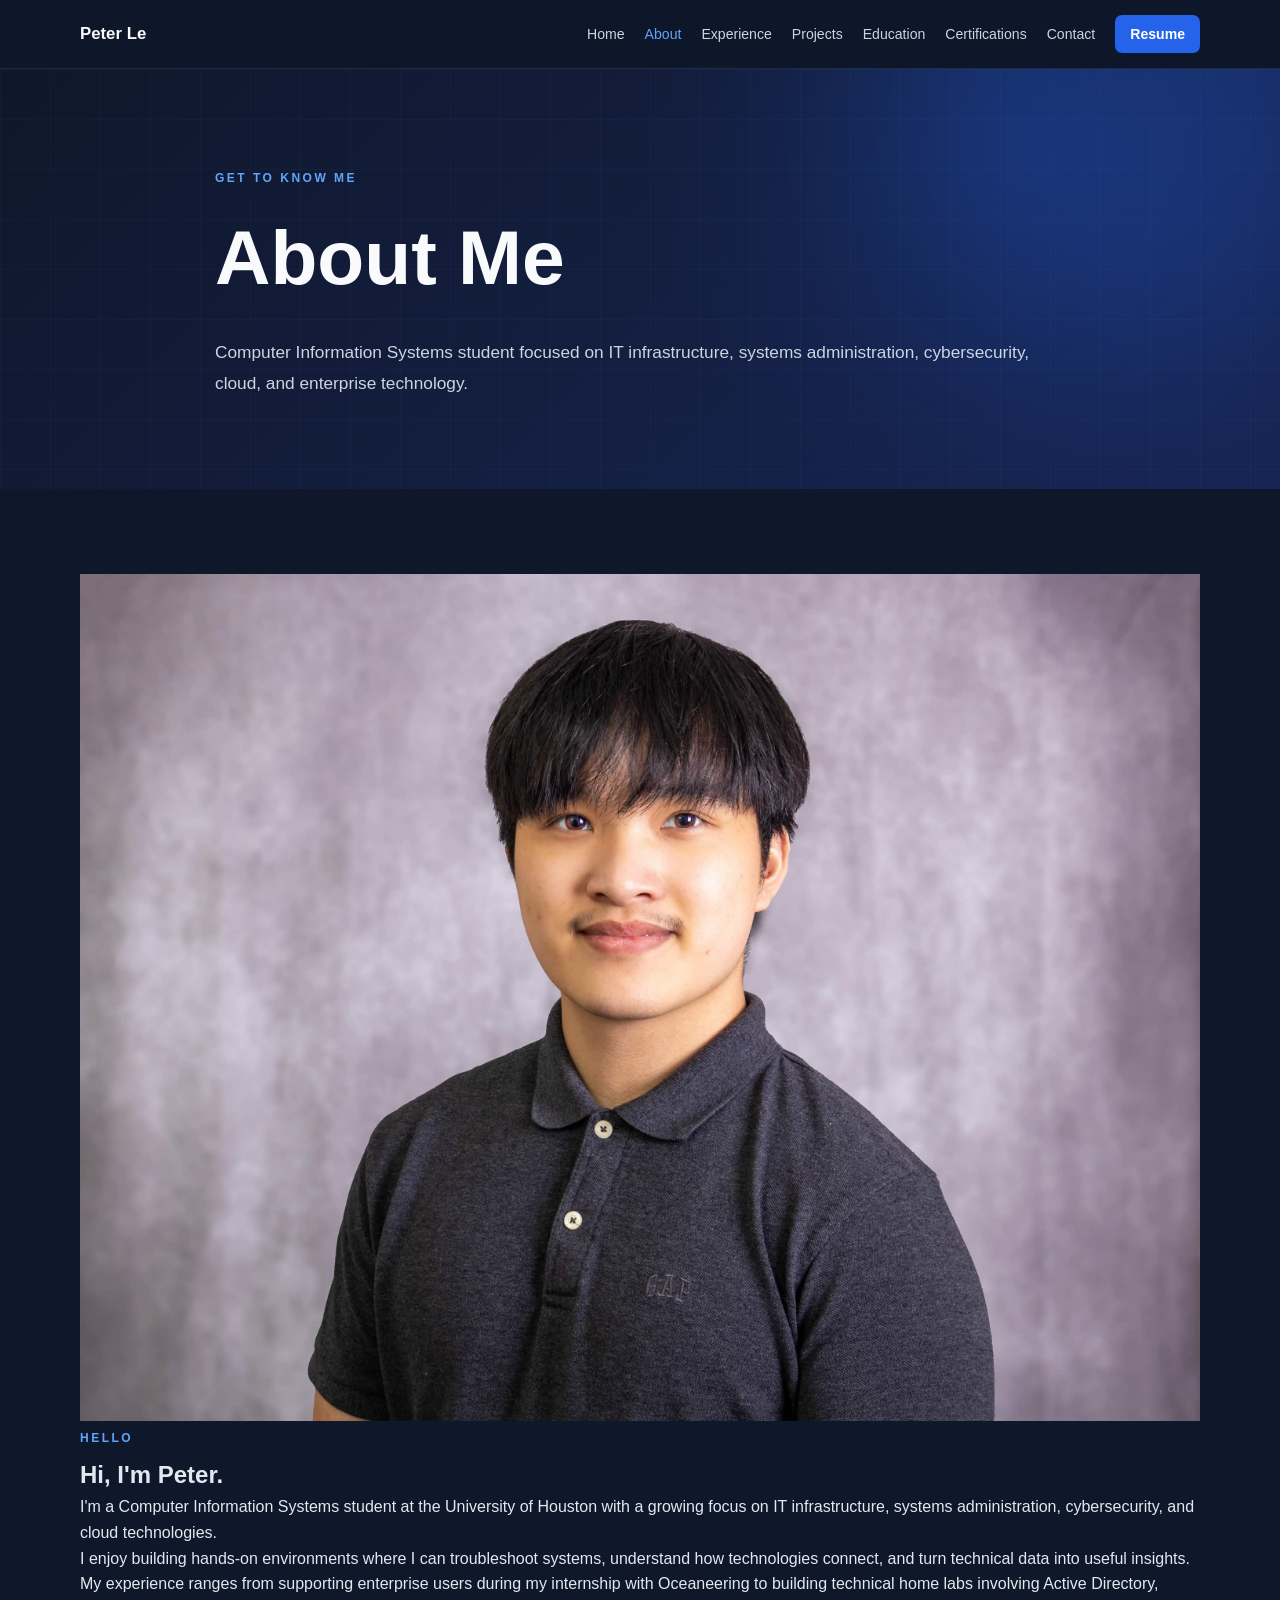
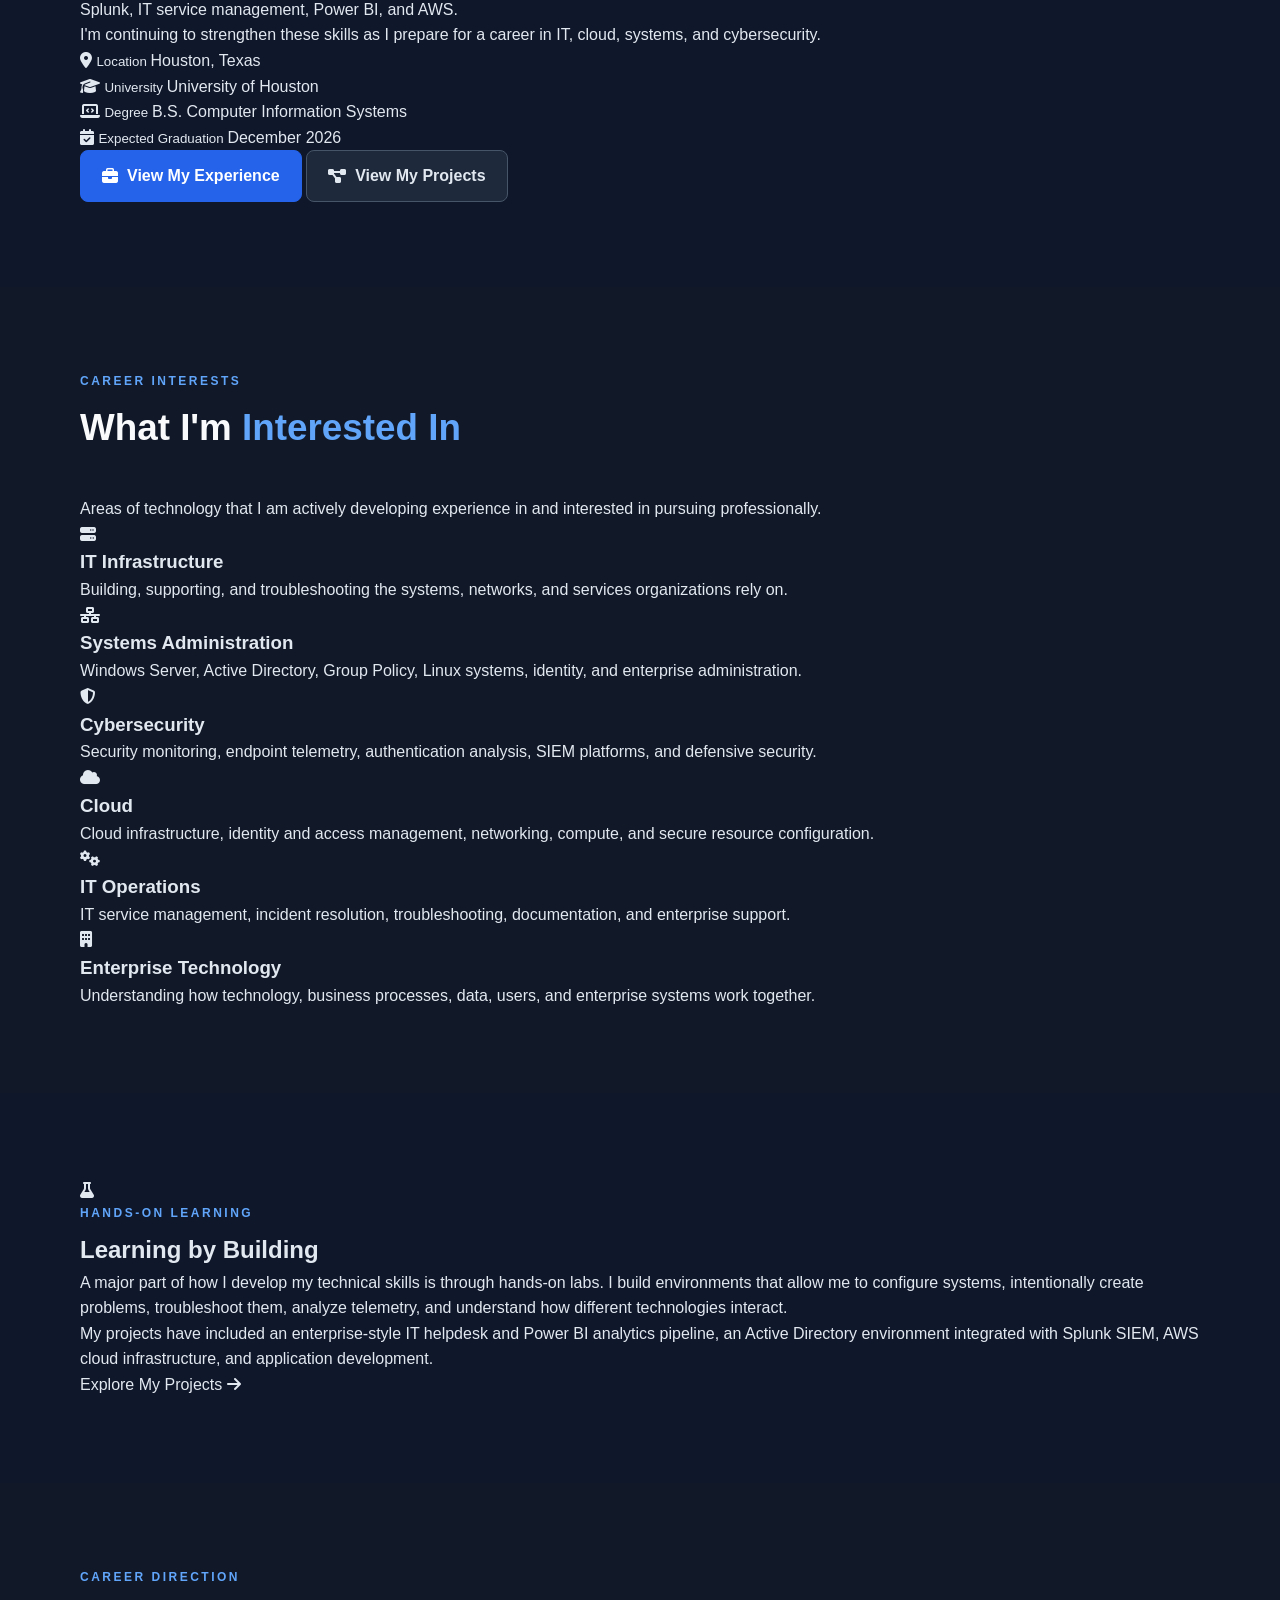
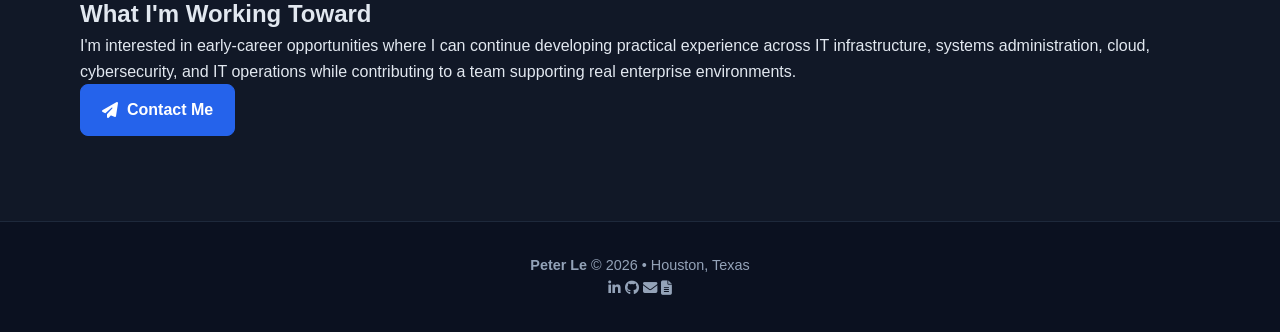
==== about.html @ ad939dd7 "Add About page with personal information and interests This file contains the HTML structure for the" ====
<!DOCTYPE html>
<html lang="en">

<head>
  <meta charset="UTF-8" />

  <meta
    name="viewport"
    content="width=device-width, initial-scale=1.0"
  />

  <title>About | Peter Le</title>

  <link rel="stylesheet" href="style.css" />

  <link
    rel="stylesheet"
    href="https://cdnjs.cloudflare.com/ajax/libs/font-awesome/6.5.2/css/all.min.css"
  />
</head>

<body>

  <!-- =========================
       NAVIGATION
  ========================== -->

  <nav>

    <div class="container nav-container">

      <a class="nav-name" href="index.html">
        Peter Le
      </a>

      <div class="nav-links">

        <a href="index.html">
          Home
        </a>

        <a
          class="active"
          href="about.html"
        >
          About
        </a>

        <a href="experience.html">
          Experience
        </a>

        <a href="projects.html">
          Projects
        </a>

        <a href="education.html">
          Education
        </a>

        <a href="certifications.html">
          Certifications
        </a>

        <a href="contact.html">
          Contact
        </a>

        <a
          class="nav-resume"
          href="Peter-Le-Resume.pdf"
          target="_blank"
          rel="noopener noreferrer"
        >
          Resume
        </a>

      </div>

    </div>

  </nav>


  <!-- =========================
       PAGE HEADER
  ========================== -->

  <header class="page-header">

    <div class="page-header-grid"></div>

    <div class="hero-blob blob-one"></div>

    <div class="container page-header-content">

      <p class="section-label">
        GET TO KNOW ME
      </p>

      <h1>
        About Me
      </h1>

      <p>
        Computer Information Systems student focused on
        IT infrastructure, systems administration,
        cybersecurity, cloud, and enterprise technology.
      </p>

    </div>

  </header>


  <main>


    <!-- =========================
         ABOUT INTRODUCTION
    ========================== -->

    <section>

      <div class="container">

        <div class="about-profile-card reveal">


          <!-- PHOTO -->

          <div class="about-photo-side">

            <div class="about-photo-wrapper">

              <img
                src="profile.jpg"
                alt="Peter Le"
                class="about-photo"
              />

            </div>

          </div>


          <!-- ABOUT TEXT -->

          <div class="about-profile-content">

            <p class="section-label">
              HELLO
            </p>

            <h2>
              Hi, I'm <span>Peter.</span>
            </h2>

            <p>
              I'm a Computer Information Systems student at the
              University of Houston with a growing focus on IT
              infrastructure, systems administration, cybersecurity,
              and cloud technologies.
            </p>

            <p>
              I enjoy building hands-on environments where I can
              troubleshoot systems, understand how technologies
              connect, and turn technical data into useful insights.
            </p>

            <p>
              My experience ranges from supporting enterprise users
              during my internship with Oceaneering to building
              technical home labs involving Active Directory,
              Splunk, IT service management, Power BI, and AWS.
            </p>

            <p>
              I'm continuing to strengthen these skills as I prepare
              for a career in IT, cloud, systems, and cybersecurity.
            </p>


            <!-- QUICK DETAILS -->

            <div class="about-details">

              <div>

                <i class="fa-solid fa-location-dot"></i>

                <span>

                  <small>
                    Location
                  </small>

                  Houston, Texas

                </span>

              </div>


              <div>

                <i class="fa-solid fa-graduation-cap"></i>

                <span>

                  <small>
                    University
                  </small>

                  University of Houston

                </span>

              </div>


              <div>

                <i class="fa-solid fa-laptop-code"></i>

                <span>

                  <small>
                    Degree
                  </small>

                  B.S. Computer Information Systems

                </span>

              </div>


              <div>

                <i class="fa-solid fa-calendar-check"></i>

                <span>

                  <small>
                    Expected Graduation
                  </small>

                  December 2026

                </span>

              </div>

            </div>


            <!-- BUTTONS -->

            <div class="about-buttons">

              <a
                href="experience.html"
                class="button primary-button"
              >

                <i class="fa-solid fa-briefcase"></i>

                View My Experience

              </a>


              <a
                href="projects.html"
                class="button secondary-button"
              >

                <i class="fa-solid fa-diagram-project"></i>

                View My Projects

              </a>

            </div>

          </div>


        </div>

      </div>

    </section>


    <!-- =========================
         CAREER INTERESTS
    ========================== -->

    <section class="alternate-section">

      <div class="container">

        <div class="reveal">

          <p class="section-label">
            CAREER INTERESTS
          </p>

          <h2 class="section-title">
            What I'm <span>Interested In</span>
          </h2>

          <p class="section-intro">
            Areas of technology that I am actively developing
            experience in and interested in pursuing professionally.
          </p>

        </div>


        <div class="about-interests-grid">


          <!-- IT INFRASTRUCTURE -->

          <article class="about-interest-card reveal">

            <div class="about-interest-icon">

              <i class="fa-solid fa-server"></i>

            </div>

            <h3>
              IT Infrastructure
            </h3>

            <p>
              Building, supporting, and troubleshooting the systems,
              networks, and services organizations rely on.
            </p>

          </article>


          <!-- SYSTEMS ADMINISTRATION -->

          <article class="about-interest-card reveal">

            <div class="about-interest-icon">

              <i class="fa-solid fa-network-wired"></i>

            </div>

            <h3>
              Systems Administration
            </h3>

            <p>
              Windows Server, Active Directory, Group Policy,
              Linux systems, identity, and enterprise administration.
            </p>

          </article>


          <!-- CYBERSECURITY -->

          <article class="about-interest-card reveal">

            <div class="about-interest-icon">

              <i class="fa-solid fa-shield-halved"></i>

            </div>

            <h3>
              Cybersecurity
            </h3>

            <p>
              Security monitoring, endpoint telemetry, authentication
              analysis, SIEM platforms, and defensive security.
            </p>

          </article>


          <!-- CLOUD -->

          <article class="about-interest-card reveal">

            <div class="about-interest-icon">

              <i class="fa-solid fa-cloud"></i>

            </div>

            <h3>
              Cloud
            </h3>

            <p>
              Cloud infrastructure, identity and access management,
              networking, compute, and secure resource configuration.
            </p>

          </article>


          <!-- IT OPERATIONS -->

          <article class="about-interest-card reveal">

            <div class="about-interest-icon">

              <i class="fa-solid fa-gears"></i>

            </div>

            <h3>
              IT Operations
            </h3>

            <p>
              IT service management, incident resolution,
              troubleshooting, documentation, and enterprise support.
            </p>

          </article>


          <!-- ENTERPRISE TECHNOLOGY -->

          <article class="about-interest-card reveal">

            <div class="about-interest-icon">

              <i class="fa-solid fa-building"></i>

            </div>

            <h3>
              Enterprise Technology
            </h3>

            <p>
              Understanding how technology, business processes,
              data, users, and enterprise systems work together.
            </p>

          </article>


        </div>

      </div>

    </section>


    <!-- =========================
         HANDS-ON LEARNING
    ========================== -->

    <section>

      <div class="container">

        <div class="about-learning reveal">


          <div class="about-learning-icon">

            <i class="fa-solid fa-flask"></i>

          </div>


          <div class="about-learning-content">

            <p class="section-label">
              HANDS-ON LEARNING
            </p>

            <h2>
              Learning by Building
            </h2>

            <p>
              A major part of how I develop my technical skills is
              through hands-on labs. I build environments that allow
              me to configure systems, intentionally create problems,
              troubleshoot them, analyze telemetry, and understand
              how different technologies interact.
            </p>

            <p>
              My projects have included an enterprise-style IT
              helpdesk and Power BI analytics pipeline, an Active
              Directory environment integrated with Splunk SIEM,
              AWS cloud infrastructure, and application development.
            </p>


            <a
              href="projects.html"
              class="about-text-link"
            >

              Explore My Projects

              <i class="fa-solid fa-arrow-right"></i>

            </a>

          </div>


        </div>

      </div>

    </section>


    <!-- =========================
         CAREER DIRECTION
    ========================== -->

    <section class="alternate-section">

      <div class="container">

        <div class="about-career-card reveal">


          <div>

            <p class="section-label">
              CAREER DIRECTION
            </p>

            <h2>
              What I'm Working Toward
            </h2>

            <p>
              I'm interested in early-career opportunities where I
              can continue developing practical experience across
              IT infrastructure, systems administration, cloud,
              cybersecurity, and IT operations while contributing
              to a team supporting real enterprise environments.
            </p>

          </div>


          <a
            href="contact.html"
            class="button primary-button"
          >

            <i class="fa-solid fa-paper-plane"></i>

            Contact Me

          </a>


        </div>

      </div>

    </section>


  </main>


  <!-- =========================
       FOOTER
  ========================== -->

  <footer class="site-footer">

    <div class="container footer-content">


      <div class="footer-info">

        <strong>
          Peter Le
        </strong>

        <span>
          © 2026 • Houston, Texas
        </span>

      </div>


      <div class="footer-links">


        <!-- LINKEDIN -->

        <a
          href="https://www.linkedin.com/in/leptr"
          target="_blank"
          rel="noopener noreferrer"
          aria-label="Peter Le on LinkedIn"
          title="LinkedIn"
        >

          <i class="fa-brands fa-linkedin-in"></i>

        </a>


        <!-- GITHUB -->

        <a
          href="https://github.com/ptrxle"
          target="_blank"
          rel="noopener noreferrer"
          aria-label="Peter Le on GitHub"
          title="GitHub"
        >

          <i class="fa-brands fa-github"></i>

        </a>


        <!-- EMAIL -->

        <a
          href="mailto:lepeter2022@gmail.com"
          aria-label="Email Peter Le"
          title="Email"
        >

          <i class="fa-solid fa-envelope"></i>

        </a>


        <!-- RESUME -->

        <a
          href="Peter-Le-Resume.pdf"
          target="_blank"
          rel="noopener noreferrer"
          aria-label="View Peter Le's resume"
          title="Resume"
        >

          <i class="fa-solid fa-file-lines"></i>

        </a>


      </div>


    </div>

  </footer>


  <script src="script.js"></script>

</body>

</html>
---- style.css ----
/* =========================
   RESET
========================= */

* {
  box-sizing: border-box;
  margin: 0;
  padding: 0;
}

html {
  scroll-behavior: smooth;
}

body {
  font-family: Arial, Helvetica, sans-serif;
  line-height: 1.6;
  background: #0f172a;
  color: #e2e8f0;
  overflow-x: hidden;
}

a {
  color: inherit;
  text-decoration: none;
}

img {
  max-width: 100%;
}

.container {
  width: min(1120px, 90%);
  margin: 0 auto;
}


/* =========================
   NAVIGATION
========================= */

nav {
  position: sticky;
  top: 0;
  z-index: 1000;

  background: rgba(15, 23, 42, 0.9);

  border-bottom: 1px solid rgba(148, 163, 184, 0.15);

  backdrop-filter: blur(15px);
  -webkit-backdrop-filter: blur(15px);
}

.nav-container {
  min-height: 68px;

  display: flex;

  align-items: center;

  justify-content: space-between;

  gap: 30px;
}

.nav-name {
  color: #f8fafc;

  font-weight: 800;

  font-size: 1.05rem;
}

.nav-links {
  display: flex;

  align-items: center;

  justify-content: flex-end;

  flex-wrap: wrap;

  gap: 20px;
}

.nav-links a {
  position: relative;

  color: #cbd5e1;

  font-size: 0.88rem;

  transition: color 0.2s ease;
}

.nav-links a:hover,
.nav-links .active {
  color: #60a5fa;
}

.nav-links a:not(.nav-resume)::after {
  content: "";

  position: absolute;

  left: 0;

  bottom: -6px;

  width: 0;

  height: 2px;

  background: #60a5fa;

  transition: width 0.25s ease;
}

.nav-links a:hover::after,
.nav-links .active::after {
  width: 100%;
}

.nav-links .nav-resume {
  padding: 8px 15px;

  border-radius: 7px;

  background: #2563eb;

  color: #ffffff;

  font-weight: 700;
}

.nav-links .nav-resume:hover {
  background: #3b82f6;

  color: #ffffff;
}


/* =========================
   HERO
========================= */

.hero {
  position: relative;

  min-height: 74vh;

  display: flex;

  align-items: center;

  padding: 90px 0;

  overflow: hidden;

  background:
    radial-gradient(
      circle at 80% 20%,
      rgba(37, 99, 235, 0.18),
      transparent 35%
    ),
    linear-gradient(
      135deg,
      #0f172a 0%,
      #111827 45%,
      #172554 100%
    );
}

.hero-grid,
.page-header-grid {
  position: absolute;

  inset: 0;

  background-image:
    linear-gradient(
      rgba(96, 165, 250, 0.035) 1px,
      transparent 1px
    ),
    linear-gradient(
      90deg,
      rgba(96, 165, 250, 0.035) 1px,
      transparent 1px
    );

  background-size: 50px 50px;

  animation: moveGrid 20s linear infinite;

  pointer-events: none;
}

@keyframes moveGrid {
  from {
    transform: translate(0, 0);
  }

  to {
    transform: translate(50px, 50px);
  }
}


/* =========================
   BACKGROUND BLOBS
========================= */

.hero-blob {
  position: absolute;

  border-radius: 50%;

  filter: blur(90px);

  pointer-events: none;

  opacity: 0.2;
}

.blob-one {
  width: 480px;
  height: 480px;

  background: #2563eb;

  top: -200px;
  right: -100px;

  animation: blobOne 13s ease-in-out infinite alternate;
}

.blob-two {
  width: 400px;
  height: 400px;

  background: #38bdf8;

  bottom: -220px;
  left: -120px;

  animation: blobTwo 16s ease-in-out infinite alternate;
}

.blob-three {
  width: 280px;
  height: 280px;

  background: #4f46e5;

  top: 40%;
  left: 45%;

  opacity: 0.1;

  animation: blobThree 18s ease-in-out infinite alternate;
}

@keyframes blobOne {
  from {
    transform: translate(0, 0) scale(1);
  }

  to {
    transform: translate(-90px, 120px) scale(1.15);
  }
}

@keyframes blobTwo {
  from {
    transform: translate(0, 0) scale(1);
  }

  to {
    transform: translate(130px, -110px) scale(1.1);
  }
}

@keyframes blobThree {
  from {
    transform: translate(0, 0);
  }

  to {
    transform: translate(80px, -70px) scale(1.3);
  }
}


/* =========================
   HERO CONTENT
========================= */

.hero-content {
  position: relative;

  z-index: 5;

  display: grid;

  grid-template-columns: 1.5fr 1fr;

  align-items: center;

  gap: 70px;
}

.hero-label {
  margin-bottom: 15px;

  color: #60a5fa;

  font-size: 0.78rem;

  font-weight: 800;

  letter-spacing: 3px;
}

.hero h1 {
  color: #f8fafc;

  font-size: clamp(3.5rem, 7vw, 5.8rem);

  line-height: 1;

  margin-bottom: 18px;
}

.hero h2 {
  color: #60a5fa;

  font-size: 1.4rem;

  margin-bottom: 18px;
}

.hero-description {
  max-width: 700px;

  color: #cbd5e1;

  font-size: 1.05rem;

  line-height: 1.75;
}

.hero-credentials {
  margin-top: 22px;

  display: flex;

  flex-wrap: wrap;

  gap: 15px;
}

.hero-credentials span {
  display: inline-flex;

  align-items: center;

  gap: 7px;

  color: #93c5fd;

  font-size: 0.9rem;

  font-weight: 700;
}


/* =========================
   PROFILE PHOTO
========================= */

.profile-photo-glow {
  width: fit-content;

  margin: 0 auto;

  padding: 5px;

  border-radius: 50%;

  background: linear-gradient(
    135deg,
    #60a5fa,
    #2563eb,
    #38bdf8
  );

  box-shadow:
    0 0 40px rgba(37, 99, 235, 0.22),
    0 20px 60px rgba(0, 0, 0, 0.35);

  animation: photoGlow 4s ease-in-out infinite alternate;
}

.profile-photo {
  display: block;

  width: 280px;
  height: 280px;

  object-fit: cover;

  border: 5px solid #0f172a;

  border-radius: 50%;
}

@keyframes photoGlow {
  from {
    box-shadow:
      0 0 30px rgba(37, 99, 235, 0.18),
      0 20px 60px rgba(0, 0, 0, 0.35);
  }

  to {
    box-shadow:
      0 0 65px rgba(56, 189, 248, 0.35),
      0 20px 60px rgba(0, 0, 0, 0.35);
  }
}


/* =========================
   BUTTONS
========================= */

.button-row {
  display: flex;

  flex-wrap: wrap;

  gap: 12px;

  margin-top: 30px;
}

.button {
  display: inline-flex;

  align-items: center;

  justify-content: center;

  gap: 9px;

  padding: 12px 21px;

  border-radius: 8px;

  font-weight: 700;

  transition:
    transform 0.22s ease,
    background 0.22s ease,
    border-color 0.22s ease,
    box-shadow 0.22s ease;
}

.primary-button {
  background: #2563eb;

  border: 1px solid #2563eb;

  color: #ffffff;
}

.primary-button:hover {
  background: #3b82f6;

  border-color: #3b82f6;

  transform: translateY(-3px);

  box-shadow: 0 12px 28px rgba(37, 99, 235, 0.28);
}

.secondary-button {
  background: #1e293b;

  border: 1px solid #475569;

  color: #e2e8f0;
}

.secondary-button:hover {
  background: #334155;

  border-color: #64748b;

  transform: translateY(-3px);

  box-shadow: 0 10px 25px rgba(0, 0, 0, 0.22);
}


/* =========================
   PAGE HEADER
========================= */

.page-header {
  position: relative;

  overflow: hidden;

  padding: 100px 0 90px;

  background:
    radial-gradient(
      circle at 80% 20%,
      rgba(37, 99, 235, 0.16),
      transparent 35%
    ),
    linear-gradient(
      135deg,
      #0f172a,
      #172554
    );
}

.page-header-content {
  position: relative;

  z-index: 5;

  max-width: 850px;
}

.page-header h1 {
  margin-bottom: 18px;

  color: #f8fafc;

  font-size: clamp(3rem, 6vw, 4.8rem);
}

.page-header p:not(.section-label) {
  color: #cbd5e1;

  font-size: 1.08rem;

  line-height: 1.8;
}


/* =========================
   SECTIONS
========================= */

section {
  padding: 85px 0;
}

.alternate-section {
  background: #111827;
}

.section-label {
  margin-bottom: 8px;

  color: #60a5fa;

  font-size: 0.75rem;

  font-weight: 800;

  letter-spacing: 2.5px;
}

.section-title {
  margin-bottom: 38px;

  color: #f8fafc;

  font-size: 2.3rem;
}

.section-title span {
  color: #60a5fa;
}

.section-title.no-bottom {
  margin-bottom: 0;
}

.section-heading-row {
  display: flex;

  justify-content: space-between;

  align-items: flex-end;

  gap: 30px;

  margin-bottom: 38px;
}

.text-link {
  display: inline-flex;

  align-items: center;

  gap: 9px;

  color: #60a5fa;

  font-weight: 700;

  transition: gap 0.2s ease;
}

.text-link:hover {
  gap: 13px;
}


/* =========================
   REVEAL
========================= */

.reveal {
  opacity: 0;

  transform: translateY(30px);

  transition:
    opacity 0.7s ease,
    transform 0.7s ease;
}

.reveal.active {
  opacity: 1;

  transform: translateY(0);
}


/* =========================
   SUMMARY
========================= */

.summary-layout {
  display: grid;

  grid-template-columns: 1.7fr 1fr;

  gap: 70px;
}

.summary-text p {
  color: #cbd5e1;

  font-size: 1.05rem;

  line-height: 1.8;
}

.summary-text p + p {
  margin-top: 18px;
}

.summary-actions {
  display: flex;

  flex-direction: column;

  align-items: flex-start;

  gap: 18px;
}


/* =========================
   HIGHLIGHTS
========================= */

.highlight-grid {
  display: grid;

  grid-template-columns: repeat(4, minmax(0, 1fr));

  gap: 20px;
}

.info-card,
.highlight-link-card {
  padding: 25px;

  background: #1e293b;

  border: 1px solid #334155;

  border-radius: 14px;
}

.info-card h3,
.highlight-link-card h3 {
  color: #f8fafc;

  margin-bottom: 9px;

  font-size: 1.05rem;
}

.info-card p,
.highlight-link-card p {
  color: #cbd5e1;

  font-size: 0.94rem;
}

.highlight-link-card {
  transition:
    transform 0.3s ease,
    border-color 0.3s ease,
    box-shadow 0.3s ease;
}

.highlight-link-card:hover {
  transform: translateY(-5px);

  border-color: #60a5fa;

  box-shadow:
    0 15px 35px rgba(0, 0, 0, 0.2);
}

.highlight-link-card > span {
  display: inline-flex;

  align-items: center;

  gap: 8px;

  margin-top: 18px;

  color: #60a5fa;

  font-size: 0.85rem;

  font-weight: 700;
}

.card-icon,
.skill-icon {
  width: 45px;
  height: 45px;

  margin-bottom: 16px;

  display: flex;

  align-items: center;

  justify-content: center;

  border-radius: 10px;

  background: rgba(37, 99, 235, 0.12);

  color: #60a5fa;

  font-size: 1.1rem;
}


/* =========================
   PROJECTS
========================= */

.featured-project-grid,
.projects-grid {
  display: grid;

  grid-template-columns: repeat(2, minmax(0, 1fr));

  gap: 25px;
}

.project-card {
  min-width: 0;

  overflow: hidden;

  display: flex;

  flex-direction: column;

  background: #1e293b;

  border: 1px solid #334155;

  border-radius: 16px;
}

.clickable-project {
  cursor: pointer;

  transition:
    transform 0.3s ease,
    border-color 0.3s ease,
    box-shadow 0.3s ease;
}

.clickable-project:hover {
  transform: translateY(-7px);

  border-color: #60a5fa;

  box-shadow:
    0 18px 45px rgba(0, 0, 0, 0.23),
    0 0 30px rgba(37, 99, 235, 0.08);
}

.project-image-container {
  width: 100%;

  min-height: 330px;

  display: flex;

  align-items: center;

  justify-content: center;

  overflow: hidden;

  background: #ffffff;

  border-bottom: 1px solid #334155;
}

.project-image {
  display: block;

  width: 100%;
  height: 100%;

  max-height: 380px;

  object-fit: contain;

  background: #ffffff;
}

.project-content {
  padding: 28px;

  flex-grow: 1;
}

.project-type {
  margin-bottom: 8px;

  color: #60a5fa;

  font-size: 0.72rem;

  font-weight: 800;

  letter-spacing: 1.7px;
}

.project-content h2,
.project-content h3 {
  color: #f8fafc;

  margin-bottom: 13px;
}

.project-content h2 {
  font-size: 1.3rem;
}

.project-content h3 {
  font-size: 1.17rem;
}

.project-content p {
  color: #cbd5e1;
}

.project-extra {
  margin-top: 12px;
}

.project-card-no-image {
  min-height: 330px;
}

.project-top-row {
  display: flex;

  align-items: center;

  justify-content: space-between;

  gap: 15px;

  margin-bottom: 8px;
}

.project-top-row .project-type {
  margin-bottom: 0;
}

.project-link-label {
  flex-shrink: 0;

  display: inline-flex;

  align-items: center;

  gap: 6px;

  color: #60a5fa;

  font-size: 0.78rem;

  font-weight: 700;
}


/* =========================
   TECH TAGS
========================= */

.tech-tags {
  display: flex;

  flex-wrap: wrap;

  gap: 8px;

  margin-top: 22px;
}

.tech-tag {
  padding: 6px 11px;

  background: #0f172a;

  border: 1px solid #334155;

  border-radius: 999px;

  color: #bfdbfe;

  font-size: 0.82rem;
}


/* =========================
   EXPLORE
========================= */

.explore-grid {
  display: grid;

  grid-template-columns: repeat(5, minmax(0, 1fr));

  gap: 20px;
}

.explore-card {
  padding: 27px;

  background: #1e293b;

  border: 1px solid #334155;

  border-radius: 15px;

  transition:
    transform 0.3s ease,
    border-color 0.3s ease,
    box-shadow 0.3s ease;
}

.explore-card:hover {
  transform: translateY(-6px);

  border-color: #60a5fa;

  box-shadow:
    0 15px 35px rgba(0, 0, 0, 0.2);
}

.explore-card > i {
  margin-bottom: 20px;

  color: #60a5fa;

  font-size: 1.4rem;
}

.explore-card h3 {
  color: #f8fafc;

  margin-bottom: 10px;
}

.explore-card p {
  color: #cbd5e1;

  margin-bottom: 20px;
}

.explore-card span {
  display: inline-flex;

  align-items: center;

  gap: 8px;

  color: #60a5fa;

  font-weight: 700;

  font-size: 0.9rem;
}


/* =========================
   LINKEDIN CARD
========================= */

.linkedin-card {
  display: flex;

  align-items: center;

  justify-content: space-between;

  gap: 30px;

  padding: 30px;

  background:
    linear-gradient(
      135deg,
      #1e293b,
      #172554
    );

  border: 1px solid #334155;

  border-radius: 16px;

  transition:
    transform 0.3s ease,
    border-color 0.3s ease,
    box-shadow 0.3s ease;
}

.linkedin-card:hover {
  transform: translateY(-5px);

  border-color: #0a66c2;

  box-shadow:
    0 15px 40px rgba(10, 102, 194, 0.15);
}

.linkedin-left {
  display: flex;

  align-items: center;

  gap: 20px;
}

.linkedin-photo {
  width: 90px;
  height: 90px;

  object-fit: cover;

  border-radius: 50%;

  border: 3px solid #60a5fa;
}

.linkedin-name-row {
  display: flex;

  align-items: center;

  gap: 10px;
}

.linkedin-name-row h3 {
  color: #f8fafc;
}

.linkedin-name-row i {
  color: #0a66c2;

  font-size: 1.4rem;
}

.linkedin-title {
  margin-top: 3px;

  color: #dbeafe;

  font-weight: 700;
}

.linkedin-subtitle,
.linkedin-location {
  color: #94a3b8;
}

.linkedin-location {
  margin-top: 5px;

  display: flex;

  align-items: center;

  gap: 6px;

  font-size: 0.9rem;
}

.linkedin-action {
  flex-shrink: 0;

  display: flex;

  align-items: center;

  gap: 10px;

  padding: 11px 17px;

  border-radius: 8px;

  background: #0a66c2;

  color: #ffffff;

  font-weight: 700;
}


/* =========================
   EXPERIENCE
========================= */

.experience-card {
  overflow: hidden;

  background: #1e293b;

  border: 1px solid #334155;

  border-radius: 16px;
}

.experience-photo-wrapper {
  width: 100%;

  background: #0f172a;

  overflow: hidden;
}

.oceaneering-photo {
  display: block;

  width: 100%;

  max-height: 560px;

  object-fit: contain;
}

.experience-content {
  padding: 34px;
}

.experience-heading {
  display: flex;

  justify-content: space-between;

  align-items: flex-start;

  gap: 30px;

  margin-bottom: 25px;
}

.experience-heading h2 {
  color: #f8fafc;

  margin-bottom: 5px;

  font-size: 1.5rem;
}

.meta {
  color: #60a5fa;
}

.experience-badge {
  flex-shrink: 0;

  padding: 7px 13px;

  border: 1px solid #3b82f6;

  border-radius: 999px;

  background: rgba(37, 99, 235, 0.08);

  color: #93c5fd;

  font-size: 0.78rem;

  font-weight: 700;
}

.experience-detail-grid {
  display: grid;

  grid-template-columns: repeat(2, minmax(0, 1fr));

  gap: 35px;

  margin-top: 25px;
}

.experience-detail-grid h3 {
  color: #f8fafc;

  margin-bottom: 12px;
}

.experience-detail-grid ul {
  padding-left: 20px;

  color: #cbd5e1;
}

.experience-detail-grid li {
  margin-bottom: 10px;
}


/* =========================
   SKILLS
========================= */

.skills-grid {
  display: grid;

  grid-template-columns: repeat(2, minmax(0, 1fr));

  gap: 24px;
}

.skill-group {
  padding: 30px;

  background: #1e293b;

  border: 1px solid #334155;

  border-radius: 16px;
}

.skill-group h2 {
  color: #f8fafc;

  margin-bottom: 20px;

  font-size: 1.25rem;
}

.skill-list {
  display: flex;

  flex-wrap: wrap;

  gap: 9px;
}

.skill-list span {
  padding: 8px 12px;

  background: #0f172a;

  border: 1px solid #334155;

  border-radius: 8px;

  color: #cbd5e1;

  font-size: 0.9rem;
}


/* =========================
   EDUCATION
========================= */

.university-card {
  width: 100%;

  display: grid;

  grid-template-columns: 280px 1fr;

  overflow: hidden;

  background:
    linear-gradient(
      135deg,
      #1e293b,
      #172033
    );

  border: 1px solid #334155;

  border-radius: 18px;
}

.university-logo-side {
  min-height: 360px;

  display: flex;

  align-items: center;

  justify-content: center;

  padding: 40px;

  background:
    radial-gradient(
      circle at center,
      rgba(200, 16, 46, 0.12),
      transparent 70%
    ),
    #111827;

  border-right: 1px solid #334155;
}

.university-logo-box {
  width: 190px;
  height: 190px;

  display: flex;

  align-items: center;

  justify-content: center;

  padding: 25px;

  background: #ffffff;

  border-radius: 18px;

  box-shadow:
    0 15px 40px rgba(0, 0, 0, 0.28);
}

.university-logo {
  display: block;

  width: 100%;

  max-width: 150px;

  height: auto;

  object-fit: contain;
}

.university-content {
  padding: 45px;
}

.university-content h2 {
  margin-bottom: 6px;

  color: #f8fafc;

  font-size: 2rem;
}

.university-content h3 {
  margin-bottom: 14px;

  color: #bfdbfe;

  font-size: 1.3rem;
}

.education-school {
  color: #e2e8f0;

  font-weight: 700;

  font-size: 1rem;
}

.education-division {
  margin-top: 2px;

  color: #94a3b8;
}

.education-details {
  display: grid;

  gap: 15px;

  margin-top: 25px;
}

.education-details-wide {
  grid-template-columns: repeat(3, minmax(0, 1fr));

  margin-top: 35px;
}

.education-details div {
  padding: 15px;

  background: #0f172a;

  border: 1px solid #334155;

  border-radius: 9px;
}

.education-details span {
  display: block;

  color: #94a3b8;

  font-size: 0.82rem;
}

.education-details strong {
  color: #e2e8f0;
}

.education-details small {
  color: #94a3b8;
}

.education-cert-cta {
  display: flex;

  align-items: center;

  gap: 25px;

  padding: 32px;

  background: #1e293b;

  border: 1px solid #334155;

  border-radius: 16px;
}

.education-cert-icon {
  width: 60px;
  height: 60px;

  flex-shrink: 0;

  display: flex;

  align-items: center;

  justify-content: center;

  background: rgba(37, 99, 235, 0.12);

  border: 1px solid rgba(96, 165, 250, 0.25);

  border-radius: 14px;

  color: #60a5fa;

  font-size: 1.5rem;
}

.education-cert-text {
  flex-grow: 1;
}

.education-cert-text h2 {
  margin-bottom: 5px;

  color: #f8fafc;
}

.education-cert-text p:not(.section-label) {
  color: #cbd5e1;
}


/* =========================
   CERTIFICATIONS
========================= */

.certifications-grid {
  display: grid;

  grid-template-columns: repeat(2, minmax(0, 1fr));

  gap: 26px;
}

.cert-card {
  min-height: 430px;

  display: flex;

  flex-direction: column;

  padding: 32px;

  background:
    linear-gradient(
      145deg,
      #1e293b,
      #172033
    );

  border: 1px solid #334155;

  border-radius: 17px;

  cursor: pointer;

  transition:
    transform 0.3s ease,
    border-color 0.3s ease,
    box-shadow 0.3s ease;
}

.cert-card:hover {
  transform: translateY(-7px);

  border-color: #60a5fa;

  box-shadow:
    0 18px 45px rgba(0, 0, 0, 0.25),
    0 0 35px rgba(37, 99, 235, 0.09);
}

.cert-card-top {
  display: flex;

  align-items: center;

  justify-content: space-between;

  gap: 20px;

  margin-bottom: 28px;
}


/* =========================
   CERTIFICATION LOGOS
========================= */

.cert-logo-box {
  width: 155px;
  height: 90px;

  display: flex;

  align-items: center;

  justify-content: center;

  padding: 10px;

  background: #ffffff;

  border: 1px solid #e2e8f0;

  border-radius: 13px;

  overflow: hidden;

  box-shadow:
    0 8px 22px rgba(0, 0, 0, 0.18);
}

.cert-logo {
  display: block;

  width: 100%;
  height: 100%;

  object-fit: contain;
}

.cert-logo-a {
  width: 85%;
  height: 85%;
}

.cert-logo-network {
  width: 70%;
  height: 70%;
}

/* =========================
   CERTIFICATION STATUS
========================= */

.cert-status {
  display: inline-flex;

  align-items: center;

  gap: 7px;

  padding: 7px 12px;

  border: 1px solid rgba(96, 165, 250, 0.28);

  border-radius: 999px;

  background: rgba(37, 99, 235, 0.08);

  color: #93c5fd;

  font-size: 0.78rem;

  font-weight: 700;
}

.cert-status i {
  color: #60a5fa;
}

.cert-content {
  display: flex;

  flex-direction: column;

  flex-grow: 1;
}

.cert-content h2 {
  margin-bottom: 14px;

  color: #f8fafc;

  font-size: 1.65rem;
}

.cert-content > p:not(.project-type) {
  color: #cbd5e1;

  line-height: 1.75;
}

.cert-skills {
  display: flex;

  flex-wrap: wrap;

  gap: 8px;

  margin-top: 24px;
}

.cert-skills span {
  padding: 6px 11px;

  background: #0f172a;

  border: 1px solid #334155;

  border-radius: 999px;

  color: #bfdbfe;

  font-size: 0.8rem;
}

.certificate-link {
  display: flex;

  align-items: center;

  justify-content: space-between;

  gap: 15px;

  margin-top: auto;

  padding-top: 30px;

  color: #60a5fa;

  font-weight: 700;
}

.certificate-link i {
  transition: transform 0.25s ease;
}

.cert-card:hover .certificate-link i {
  transform: translate(3px, -3px);
}


/* =========================
   CERTIFICATE PDF NOTE
========================= */

.certificate-note {
  max-width: 700px;

  margin: 30px auto 0;

  display: flex;

  align-items: center;

  justify-content: center;

  gap: 15px;

  padding: 18px 22px;

  background: rgba(30, 41, 59, 0.65);

  border: 1px solid #334155;

  border-radius: 12px;
}

.certificate-note > i {
  color: #60a5fa;

  font-size: 1.35rem;
}

.certificate-note strong {
  color: #e2e8f0;
}

.certificate-note p {
  margin-top: 2px;

  color: #94a3b8;

  font-size: 0.87rem;
}


/* =========================
   CONTACT
========================= */

.contact-page-grid {
  display: grid;

  grid-template-columns: repeat(2, minmax(0, 1fr));

  gap: 20px;
}

.contact-option {
  display: flex;

  align-items: center;

  gap: 17px;

  padding: 23px;

  background: #1e293b;

  border: 1px solid #334155;

  border-radius: 14px;

  transition:
    transform 0.3s ease,
    border-color 0.3s ease,
    box-shadow 0.3s ease;
}

.contact-option:hover {
  transform: translateY(-5px);

  border-color: #60a5fa;

  box-shadow:
    0 15px 35px rgba(0, 0, 0, 0.18);
}

.contact-option-icon {
  width: 45px;
  height: 45px;

  flex-shrink: 0;

  display: flex;

  align-items: center;

  justify-content: center;

  border-radius: 10px;

  background: rgba(37, 99, 235, 0.12);

  color: #60a5fa;

  font-size: 1.1rem;
}

.contact-option div:nth-child(2) {
  flex-grow: 1;
}

.contact-option span {
  display: block;

  color: #94a3b8;

  font-size: 0.82rem;
}

.contact-option strong {
  color: #e2e8f0;
}

/* =========================
   GITHUB PROJECT CTA
========================= */

.github-project-cta {
  display: flex;
  align-items: center;
  justify-content: space-between;
  gap: 40px;

  padding: 36px;

  background: #1e293b;
  border: 1px solid #334155;
  border-radius: 16px;
}

.github-project-cta h2 {
  margin-bottom: 8px;

  color: #f8fafc;

  font-size: 1.8rem;
}

.github-project-cta p:not(.section-label) {
  max-width: 700px;

  color: #cbd5e1;

  line-height: 1.75;
}

@media (max-width: 900px) {
  .github-project-cta {
    flex-direction: column;
    align-items: flex-start;
  }
}

/* =========================
   FOOTER
========================= */

footer {
  padding: 32px;

  text-align: center;

  background: #0b1120;

  border-top: 1px solid #1e293b;

  color: #94a3b8;

  font-size: 0.9rem;
}


/* =========================
   TABLET
========================= */

@media (max-width: 1000px) {

  .explore-grid {
    grid-template-columns: repeat(2, minmax(0, 1fr));
  }

}


@media (max-width: 900px) {

  .nav-container {
    flex-direction: column;

    gap: 8px;

    padding: 12px 0;
  }

  .nav-links {
    justify-content: center;

    gap: 15px;
  }

  .hero-content {
    grid-template-columns: 1fr;

    text-align: center;

    gap: 45px;
  }

  .hero-photo {
    grid-row: 1;
  }

  .hero-credentials,
  .button-row {
    justify-content: center;
  }

  .summary-layout {
    grid-template-columns: 1fr;

    gap: 35px;
  }

  .highlight-grid {
    grid-template-columns: repeat(2, minmax(0, 1fr));
  }

  .projects-grid,
  .featured-project-grid,
  .skills-grid,
  .certifications-grid,
  .contact-page-grid,
  .experience-detail-grid {
    grid-template-columns: 1fr;
  }

  .experience-heading {
    flex-direction: column;
  }

  .linkedin-card {
    flex-direction: column;

    align-items: flex-start;
  }

  .section-heading-row {
    flex-direction: column;

    align-items: flex-start;
  }

  .university-card {
    grid-template-columns: 1fr;
  }

  .university-logo-side {
    min-height: auto;

    border-right: none;

    border-bottom: 1px solid #334155;
  }

  .education-details-wide {
    grid-template-columns: 1fr;
  }

  .education-cert-cta {
    flex-direction: column;

    align-items: flex-start;
  }

}


/* =========================
   MOBILE
========================= */

@media (max-width: 600px) {

  .container {
    width: 92%;
  }

  nav {
    position: relative;
  }

  .nav-links {
    gap: 10px 14px;
  }

  .nav-links a {
    font-size: 0.82rem;
  }

  .hero {
    min-height: auto;

    padding: 65px 0 75px;
  }

  .hero h1 {
    font-size: 3.2rem;
  }

  .hero h2 {
    font-size: 1.12rem;
  }

  .profile-photo {
    width: 195px;
    height: 195px;
  }

  .button-row {
    flex-direction: column;
  }

  .button {
    width: 100%;
  }

  section {
    padding: 65px 0;
  }

  .page-header {
    padding: 70px 0;
  }

  .page-header h1 {
    font-size: 3rem;
  }

  .section-title {
    font-size: 1.9rem;
  }

  .highlight-grid,
  .explore-grid {
    grid-template-columns: 1fr;
  }

  .linkedin-left {
    align-items: flex-start;
  }

  .linkedin-photo {
    width: 70px;
    height: 70px;
  }

  .linkedin-card {
    padding: 22px;
  }

  .experience-content,
  .project-content,
  .skill-group,
  .university-content {
    padding: 22px;
  }

  .project-image-container {
    min-height: auto;
  }

  .project-image {
    height: auto;
  }

  .cert-card {
    min-height: auto;

    padding: 24px;
  }

  .cert-card-top {
    align-items: flex-start;
  }

  .cert-logo-box {
    width: 125px;
    height: 78px;
  }

}


/* =========================
   REDUCED MOTION
========================= */

@media (prefers-reduced-motion: reduce) {

  *,
  *::before,
  *::after {
    animation-duration: 0.01ms !important;

    animation-iteration-count: 1 !important;

    transition-duration: 0.01ms !important;

    scroll-behavior: auto !important;
  }

}

/* =========================================
   OCEANEERING PRESENTATION SECTION
========================================= */

.presentation-context {
  display: grid;
  grid-template-columns: 65px 1fr;
  gap: 24px;

  max-width: 900px;

  margin-bottom: 38px;

  padding: 28px;

  background: #1e293b;

  border: 1px solid #334155;

  border-radius: 16px;
}

.presentation-context-icon {
  width: 60px;
  height: 60px;

  display: flex;
  align-items: center;
  justify-content: center;

  background: rgba(37, 99, 235, 0.12);

  border: 1px solid rgba(96, 165, 250, 0.22);

  border-radius: 14px;

  color: #60a5fa;

  font-size: 1.4rem;
}

.presentation-context h3 {
  margin-bottom: 10px;

  color: #f8fafc;

  font-size: 1.2rem;
}

.presentation-context p {
  color: #cbd5e1;

  line-height: 1.75;
}

.presentation-context p + p {
  margin-top: 10px;
}


/* =========================================
   PRESENTATION SLIDER
========================================= */

.presentation-slider {
  overflow: hidden;

  background:
    linear-gradient(
      145deg,
      #1e293b,
      #172033
    );

  border: 1px solid #334155;

  border-radius: 18px;

  outline: none;
}

.presentation-slider:focus-visible {
  border-color: #60a5fa;

  box-shadow:
    0 0 0 3px rgba(96, 165, 250, 0.15);
}


/* =========================================
   SLIDE STAGE
========================================= */

.presentation-slide-stage {
  position: relative;

  min-height: 540px;

  display: flex;

  align-items: center;

  justify-content: center;

  padding: 35px 85px;

  background: #0b1120;
}

.presentation-slide-frame {
  width: 100%;

  max-width: 850px;

  display: flex;

  align-items: center;

  justify-content: center;

  overflow: hidden;

  background: #ffffff;

  border-radius: 10px;

  box-shadow:
    0 22px 60px rgba(0, 0, 0, 0.38);
}

.presentation-slide-frame img {
  display: block;

  width: 100%;

  height: auto;

  object-fit: contain;

  opacity: 1;

  transition:
    opacity 0.13s ease;
}

.presentation-slide-frame img.slide-changing {
  opacity: 0;
}


/* =========================================
   SLIDER ARROWS
========================================= */

.slider-arrow {
  position: absolute;

  top: 50%;

  z-index: 5;

  width: 48px;
  height: 48px;

  display: flex;

  align-items: center;

  justify-content: center;

  transform: translateY(-50%);

  border: 1px solid #475569;

  border-radius: 50%;

  background: rgba(30, 41, 59, 0.92);

  color: #e2e8f0;

  cursor: pointer;

  font-size: 1rem;

  transition:
    background 0.2s ease,
    border-color 0.2s ease,
    color 0.2s ease,
    transform 0.2s ease;
}

.slider-arrow:hover {
  background: #2563eb;

  border-color: #2563eb;

  color: #ffffff;
}

.slider-arrow:active {
  transform:
    translateY(-50%)
    scale(0.94);
}

.slider-arrow-left {
  left: 20px;
}

.slider-arrow-right {
  right: 20px;
}


/* =========================================
   SLIDE INFORMATION
========================================= */

.presentation-slider-bottom {
  display: flex;

  align-items: flex-start;

  justify-content: space-between;

  gap: 30px;

  padding: 28px 32px 20px;
}

.presentation-slide-label {
  margin-bottom: 5px;

  color: #60a5fa;

  font-size: 0.72rem;

  font-weight: 800;

  letter-spacing: 1.8px;
}

.presentation-slider-bottom h3 {
  margin-bottom: 7px;

  color: #f8fafc;

  font-size: 1.3rem;
}

.presentation-slide-description {
  max-width: 760px;

  color: #94a3b8;

  line-height: 1.65;
}


/* =========================================
   SLIDE COUNTER
========================================= */

.presentation-counter {
  flex-shrink: 0;

  display: flex;

  align-items: baseline;

  gap: 5px;

  color: #94a3b8;

  font-size: 0.9rem;
}

#presentationCurrent {
  color: #60a5fa;

  font-size: 1.35rem;

  font-weight: 800;
}

.counter-divider {
  color: #475569;
}


/* =========================================
   SLIDE DOTS
========================================= */

.presentation-dots {
  display: flex;

  align-items: center;

  justify-content: center;

  flex-wrap: wrap;

  gap: 9px;

  padding: 0 25px 27px;
}

.presentation-dot {
  width: 9px;
  height: 9px;

  padding: 0;

  border: none;

  border-radius: 50%;

  background: #475569;

  cursor: pointer;

  transition:
    width 0.2s ease,
    background 0.2s ease;
}

.presentation-dot:hover {
  background: #93c5fd;
}

.presentation-dot.active {
  width: 28px;

  border-radius: 999px;

  background: #60a5fa;
}


/* =========================================
   PRESENTATION ACTIONS
========================================= */

.presentation-actions {
  display: flex;

  align-items: center;

  justify-content: space-between;

  gap: 25px;

  margin-top: 28px;
}

.presentation-action-note {
  display: inline-flex;

  align-items: center;

  gap: 8px;

  max-width: 500px;

  color: #94a3b8;

  font-size: 0.85rem;

  line-height: 1.55;
}

.presentation-action-note i {
  flex-shrink: 0;

  color: #60a5fa;
}

/* =========================================
   OCEANEERING PRESENTATION SECTION
========================================= */

.presentation-context {
  display: grid;
  grid-template-columns: 65px 1fr;
  gap: 24px;

  max-width: 900px;
  margin-bottom: 38px;
  padding: 28px;

  background: #1e293b;
  border: 1px solid #334155;
  border-radius: 16px;
}

.presentation-context-icon {
  width: 60px;
  height: 60px;

  display: flex;
  align-items: center;
  justify-content: center;

  background: rgba(37, 99, 235, 0.12);
  border: 1px solid rgba(96, 165, 250, 0.22);
  border-radius: 14px;

  color: #60a5fa;
  font-size: 1.4rem;
}

.presentation-context h3 {
  margin-bottom: 10px;
  color: #f8fafc;
  font-size: 1.2rem;
}

.presentation-context p {
  color: #cbd5e1;
  line-height: 1.75;
}

.presentation-context p + p {
  margin-top: 10px;
}


/* =========================================
   SLIDER WRAPPER
========================================= */

.presentation-slider {
  overflow: hidden;

  background: linear-gradient(
    145deg,
    #1e293b,
    #172033
  );

  border: 1px solid #334155;
  border-radius: 18px;
}

.presentation-slider:focus-visible {
  outline: 3px solid rgba(96, 165, 250, 0.25);
  outline-offset: 3px;
}


/* =========================================
   SLIDE IMAGE
========================================= */

.presentation-slide-stage {
  padding: 28px;

  background: #0b1120;
}

.presentation-slide-frame {
  width: 100%;
  max-width: 950px;

  margin: 0 auto;

  display: flex;
  align-items: center;
  justify-content: center;

  overflow: hidden;

  background: #ffffff;
  border-radius: 10px;

  box-shadow:
    0 20px 50px rgba(0, 0, 0, 0.35);
}

.presentation-slide-frame img {
  display: block;

  width: 100%;
  height: auto;

  object-fit: contain;

  opacity: 1;

  transition:
    opacity 0.18s ease,
    transform 0.18s ease;
}

.presentation-slide-frame img.slide-changing {
  opacity: 0;
  transform: scale(0.985);
}


/* =========================================
   SLIDE CONTROLS
========================================= */

.presentation-controls {
  display: flex;
  align-items: center;
  justify-content: center;

  gap: 18px;

  padding: 22px 25px 5px;
}

.slider-arrow {
  width: 54px;
  height: 54px;

  display: inline-flex;
  align-items: center;
  justify-content: center;

  padding: 0;

  border: 1px solid #475569;
  border-radius: 50%;

  background: #1e293b;

  color: #ffffff;

  cursor: pointer;

  font-size: 1.15rem;

  appearance: none;
  -webkit-appearance: none;

  transition:
    transform 0.2s ease,
    background 0.2s ease,
    border-color 0.2s ease,
    box-shadow 0.2s ease;
}

.slider-arrow i {
  pointer-events: none;
}

.slider-arrow:hover {
  background: #2563eb;
  border-color: #60a5fa;

  transform: translateY(-2px);

  box-shadow:
    0 8px 20px rgba(37, 99, 235, 0.25);
}

.slider-arrow:active {
  transform: scale(0.94);
}

.slider-arrow:focus-visible {
  outline: 3px solid rgba(96, 165, 250, 0.28);
  outline-offset: 3px;
}


/* =========================================
   DOTS
========================================= */

.presentation-dots {
  display: flex;
  align-items: center;
  justify-content: center;

  flex-wrap: wrap;

  gap: 9px;

  min-width: 140px;
}

.presentation-dot {
  width: 10px;
  height: 10px;

  padding: 0;

  border: none;
  border-radius: 50%;

  background: #475569;

  cursor: pointer;

  appearance: none;
  -webkit-appearance: none;

  transition:
    width 0.2s ease,
    background 0.2s ease,
    transform 0.2s ease;
}

.presentation-dot:hover {
  background: #93c5fd;
  transform: scale(1.15);
}

.presentation-dot.active {
  width: 30px;

  border-radius: 999px;

  background: #60a5fa;
}


/* =========================================
   SLIDE INFO
========================================= */

.presentation-slider-bottom {
  display: flex;

  align-items: flex-start;
  justify-content: space-between;

  gap: 30px;

  padding: 20px 32px 28px;
}

.presentation-slide-label {
  margin-bottom: 5px;

  color: #60a5fa;

  font-size: 0.72rem;
  font-weight: 800;

  letter-spacing: 1.8px;
}

.presentation-slider-bottom h3 {
  margin-bottom: 7px;

  color: #f8fafc;

  font-size: 1.3rem;
}

.presentation-slide-description {
  max-width: 760px;

  color: #94a3b8;

  line-height: 1.65;
}

.presentation-counter {
  flex-shrink: 0;

  display: flex;
  align-items: baseline;

  gap: 5px;

  color: #94a3b8;

  font-size: 0.9rem;
}

#presentationCurrent {
  color: #60a5fa;

  font-size: 1.35rem;
  font-weight: 800;
}

.counter-divider {
  color: #475569;
}


/* =========================================
   PRESENTATION ACTIONS
========================================= */

.presentation-actions {
  display: flex;

  align-items: center;
  justify-content: space-between;

  gap: 25px;

  margin-top: 28px;
}

.presentation-action-note {
  display: inline-flex;

  align-items: center;

  gap: 8px;

  max-width: 500px;

  color: #94a3b8;

  font-size: 0.85rem;

  line-height: 1.55;
}

.presentation-action-note i {
  flex-shrink: 0;

  color: #60a5fa;
}


/* =========================================
   RESPONSIVE
========================================= */

@media (max-width: 900px) {

  .presentation-actions {
    flex-direction: column;
    align-items: flex-start;
  }

}

@media (max-width: 600px) {

  .presentation-context {
    grid-template-columns: 1fr;
    padding: 22px;
  }

  .presentation-slide-stage {
    padding: 14px;
  }

  .presentation-controls {
    gap: 12px;
  }

  .slider-arrow {
    width: 48px;
    height: 48px;
  }

  .presentation-slider-bottom {
    flex-direction: column;

    gap: 15px;

    padding: 20px 22px 24px;
  }

  .presentation-actions .button {
    width: 100%;
  }

}

/* =========================================
   EXPERIENCE PRESENTATION CALLOUT
========================================= */

.experience-presentation-callout {
  display: grid;
  grid-template-columns: auto 1fr auto;
  align-items: center;
  gap: 22px;

  margin-top: 32px;
  padding: 24px;

  background:
    linear-gradient(
      135deg,
      rgba(37, 99, 235, 0.12),
      rgba(30, 41, 59, 0.8)
    );

  border: 1px solid rgba(96, 165, 250, 0.25);
  border-radius: 14px;
}

.experience-presentation-callout-icon {
  width: 52px;
  height: 52px;

  display: flex;
  align-items: center;
  justify-content: center;

  flex-shrink: 0;

  background: rgba(37, 99, 235, 0.15);

  border: 1px solid rgba(96, 165, 250, 0.25);
  border-radius: 12px;

  color: #60a5fa;

  font-size: 1.25rem;
}

.experience-presentation-callout-text h3 {
  margin-bottom: 5px;

  color: #f8fafc;

  font-size: 1.08rem;
}

.experience-presentation-callout-text p:not(.project-type) {
  max-width: 650px;

  color: #94a3b8;

  font-size: 0.9rem;

  line-height: 1.6;
}


/* =========================================
   VIEW PRESENTATION BUTTON
========================================= */

.presentation-scroll-button {
  display: inline-flex;

  align-items: center;
  justify-content: center;

  gap: 9px;

  padding: 11px 17px;

  white-space: nowrap;

  background: #2563eb;

  border: 1px solid #3b82f6;
  border-radius: 8px;

  color: #ffffff;

  font-size: 0.88rem;
  font-weight: 700;

  transition:
    transform 0.2s ease,
    background 0.2s ease,
    box-shadow 0.2s ease;
}

.presentation-scroll-button:hover {
  transform: translateY(-3px);

  background: #3b82f6;

  box-shadow:
    0 10px 25px rgba(37, 99, 235, 0.25);
}

.presentation-scroll-button i {
  animation:
    presentationArrow 1.6s
    ease-in-out infinite;
}

@keyframes presentationArrow {

  0%,
  100% {
    transform: translateY(0);
  }

  50% {
    transform: translateY(4px);
  }

}

#internship-presentation {
  scroll-margin-top: 85px;
}


/* =========================================
   PRESENTATION CONTEXT
========================================= */

.presentation-context {
  display: grid;

  grid-template-columns: 65px 1fr;

  gap: 24px;

  max-width: 900px;

  margin-bottom: 38px;

  padding: 28px;

  background: #1e293b;

  border: 1px solid #334155;
  border-radius: 16px;
}

.presentation-context-icon {
  width: 60px;
  height: 60px;

  display: flex;

  align-items: center;
  justify-content: center;

  background: rgba(37, 99, 235, 0.12);

  border: 1px solid rgba(96, 165, 250, 0.22);
  border-radius: 14px;

  color: #60a5fa;

  font-size: 1.4rem;
}

.presentation-context h3 {
  margin-bottom: 10px;

  color: #f8fafc;

  font-size: 1.2rem;
}

.presentation-context p {
  color: #cbd5e1;

  line-height: 1.75;
}

.presentation-context p + p {
  margin-top: 10px;
}


/* =========================================
   PRESENTATION SLIDER
========================================= */

.presentation-slider {
  width: 100%;

  overflow: hidden;

  background:
    linear-gradient(
      145deg,
      #1e293b,
      #172033
    );

  border: 1px solid #334155;
  border-radius: 18px;
}

.presentation-slider:focus-visible {
  outline: 3px solid rgba(96, 165, 250, 0.25);

  outline-offset: 3px;
}


/* =========================================
   PRESENTATION IMAGE AREA
========================================= */

.presentation-slide-stage {
  width: 100%;

  padding: 30px;

  background: #0b1120;
}

.presentation-slide-frame {
  width: 100%;

  max-width: 950px;

  margin: 0 auto;

  display: flex;

  align-items: center;
  justify-content: center;

  overflow: hidden;

  background: #ffffff;

  border-radius: 10px;

  box-shadow:
    0 20px 50px rgba(0, 0, 0, 0.35);
}

.presentation-slide-frame img {
  display: block;

  width: 100%;
  height: auto;

  object-fit: contain;

  opacity: 1;

  transition:
    opacity 0.18s ease,
    transform 0.18s ease;
}

.presentation-slide-frame img.slide-changing {
  opacity: 0;

  transform: scale(0.985);
}


/* =========================================
   CONTROLS UNDER PRESENTATION
========================================= */

.presentation-controls {
  width: 100%;

  display: flex;

  align-items: center;
  justify-content: center;

  gap: 22px;

  padding: 24px 30px 12px;
}


/* =========================================
   LARGE ARROW BUTTONS
========================================= */

.presentation-controls .slider-arrow {
  position: static;

  top: auto;
  right: auto;
  bottom: auto;
  left: auto;

  width: 56px;
  min-width: 56px;

  height: 56px;
  min-height: 56px;

  display: inline-flex;

  align-items: center;
  justify-content: center;

  padding: 0;

  transform: none;

  appearance: none;
  -webkit-appearance: none;

  background: #1e293b;

  border: 1px solid #475569;
  border-radius: 50%;

  color: #ffffff;

  cursor: pointer;

  font-size: 1.25rem;

  line-height: 1;

  box-shadow:
    0 6px 18px rgba(0, 0, 0, 0.22);

  transition:
    transform 0.2s ease,
    background 0.2s ease,
    border-color 0.2s ease,
    box-shadow 0.2s ease;
}

.presentation-controls .slider-arrow:hover {
  background: #2563eb;

  border-color: #60a5fa;

  transform: translateY(-3px);

  box-shadow:
    0 10px 25px rgba(37, 99, 235, 0.28);
}

.presentation-controls .slider-arrow:active {
  transform: scale(0.94);
}

.presentation-controls .slider-arrow:focus-visible {
  outline: 3px solid rgba(96, 165, 250, 0.3);

  outline-offset: 3px;
}

.presentation-controls .slider-arrow i {
  display: block;

  pointer-events: none;
}


/* =========================================
   SLIDESHOW DOTS
========================================= */

.presentation-dots {
  min-width: 170px;

  display: flex;

  align-items: center;
  justify-content: center;

  flex-wrap: wrap;

  gap: 9px;
}

.presentation-dot {
  width: 10px;
  height: 10px;

  flex-shrink: 0;

  padding: 0;

  appearance: none;
  -webkit-appearance: none;

  background: #475569;

  border: none;
  border-radius: 50%;

  cursor: pointer;

  transition:
    width 0.2s ease,
    background 0.2s ease,
    transform 0.2s ease;
}

.presentation-dot:hover {
  background: #93c5fd;

  transform: scale(1.15);
}

.presentation-dot.active {
  width: 30px;

  background: #60a5fa;

  border-radius: 999px;
}


/* =========================================
   PRESENTATION INFORMATION
========================================= */

.presentation-slider-bottom {
  display: flex;

  align-items: flex-start;
  justify-content: space-between;

  gap: 30px;

  padding: 18px 32px 30px;
}

.presentation-slide-label {
  margin-bottom: 5px;

  color: #60a5fa;

  font-size: 0.72rem;
  font-weight: 800;

  letter-spacing: 1.8px;
}

.presentation-slider-bottom h3 {
  margin-bottom: 7px;

  color: #f8fafc;

  font-size: 1.3rem;
}

.presentation-slide-description {
  max-width: 760px;

  color: #94a3b8;

  line-height: 1.65;
}


/* =========================================
   SLIDE COUNTER
========================================= */

.presentation-counter {
  flex-shrink: 0;

  display: flex;

  align-items: baseline;

  gap: 5px;

  color: #94a3b8;

  font-size: 0.9rem;
}

#presentationCurrent {
  color: #60a5fa;

  font-size: 1.35rem;
  font-weight: 800;
}

.counter-divider {
  color: #475569;
}


/* =========================================
   FULL PRESENTATION ACTION
========================================= */

.presentation-actions {
  display: flex;

  align-items: center;
  justify-content: space-between;

  gap: 25px;

  margin-top: 28px;
}

.presentation-action-note {
  display: inline-flex;

  align-items: center;

  gap: 8px;

  max-width: 500px;

  color: #94a3b8;

  font-size: 0.85rem;

  line-height: 1.55;
}

.presentation-action-note i {
  flex-shrink: 0;

  color: #60a5fa;
}


/* =========================================
   TABLET
========================================= */

@media (max-width: 900px) {

  .presentation-actions {
    flex-direction: column;

    align-items: flex-start;
  }

}


/* =========================================
   MOBILE
========================================= */

@media (max-width: 800px) {

  .experience-presentation-callout {
    grid-template-columns: auto 1fr;
  }

  .presentation-scroll-button {
    grid-column: 1 / -1;

    width: 100%;
  }

}


@media (max-width: 600px) {

  .presentation-context {
    grid-template-columns: 1fr;

    padding: 22px;
  }

  .presentation-slide-stage {
    padding: 12px;
  }

  .presentation-slide-frame {
    border-radius: 7px;
  }

  .presentation-controls {
    gap: 13px;

    padding:
      20px
      15px
      10px;
  }

  .presentation-controls .slider-arrow {
    width: 48px;
    min-width: 48px;

    height: 48px;
    min-height: 48px;

    font-size: 1rem;
  }

  .presentation-dots {
    min-width: 0;

    flex: 1;
  }

  .presentation-dot {
    width: 8px;
    height: 8px;
  }

  .presentation-dot.active {
    width: 23px;
  }

  .presentation-slider-bottom {
    flex-direction: column;

    gap: 15px;

    padding: 18px 22px 24px;
  }

  .presentation-actions .button {
    width: 100%;
  }

}


@media (max-width: 500px) {

  .experience-presentation-callout {
    grid-template-columns: 1fr;
  }

}
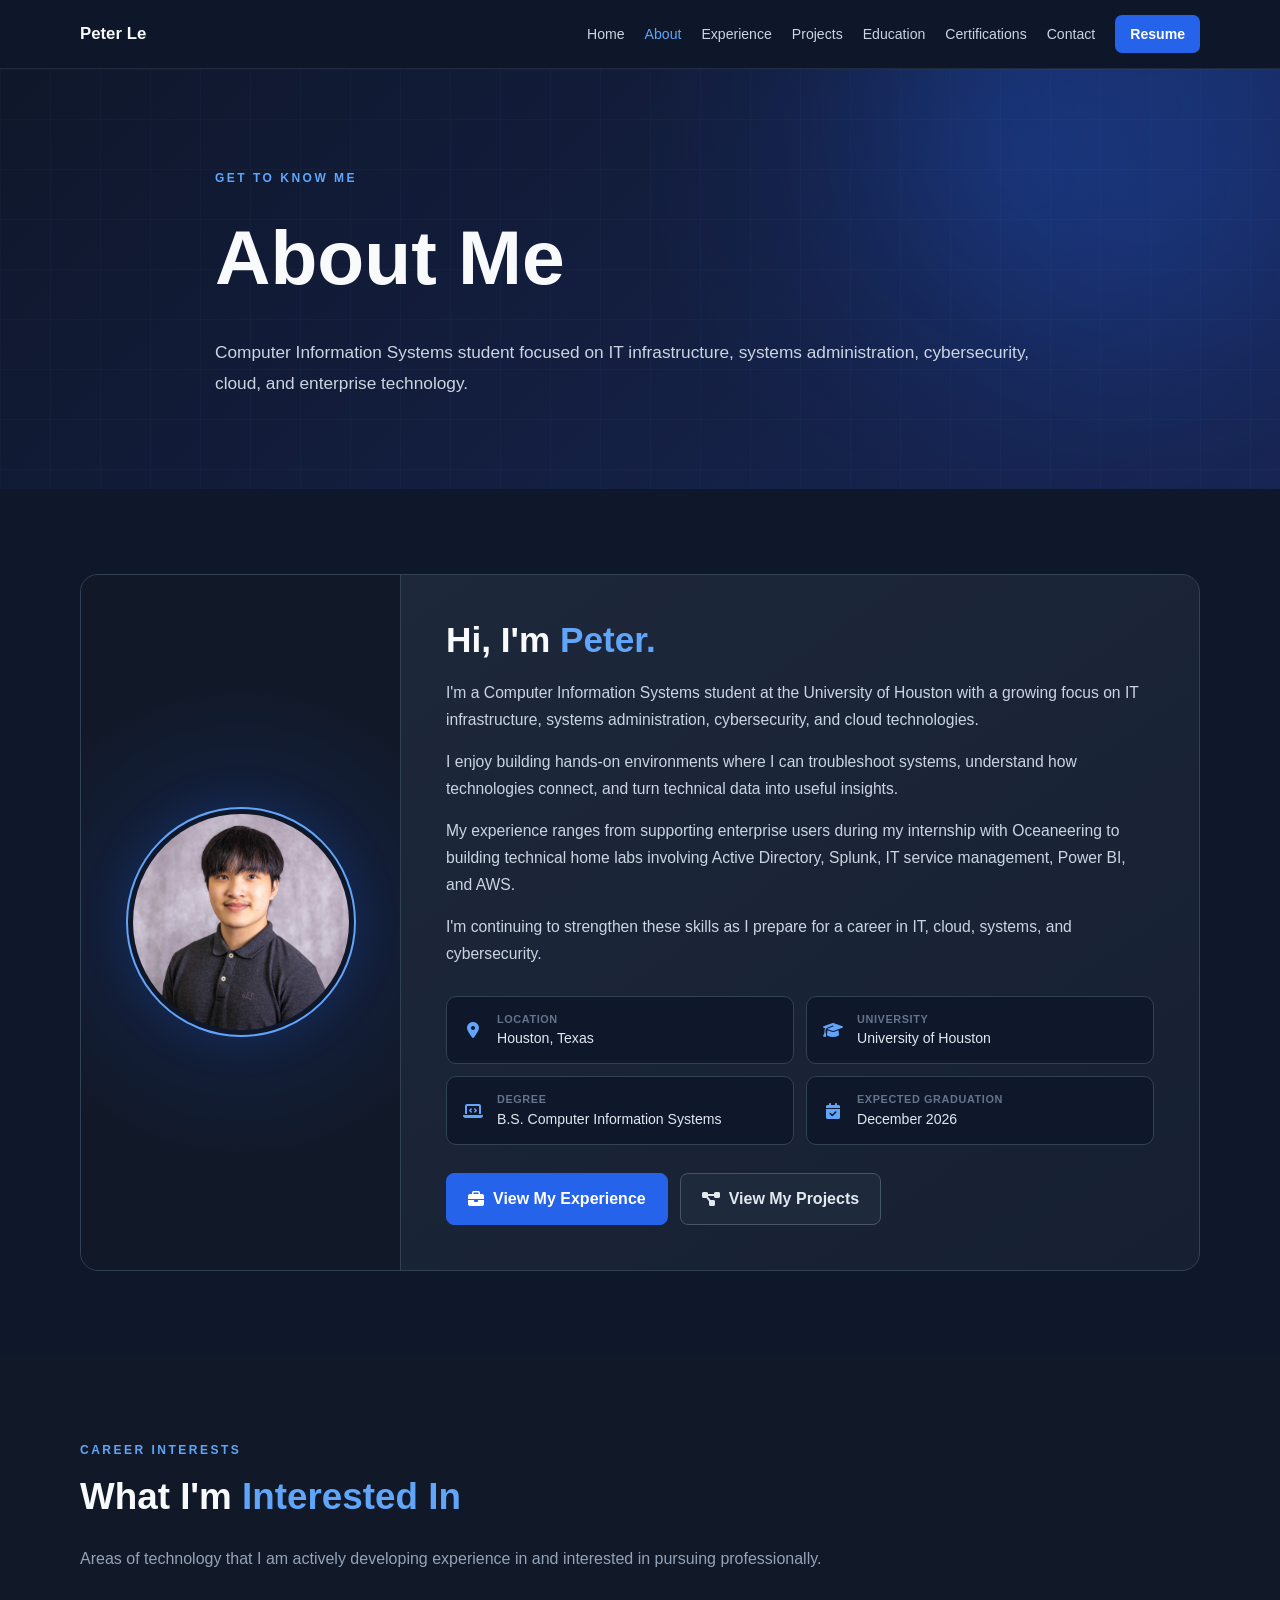
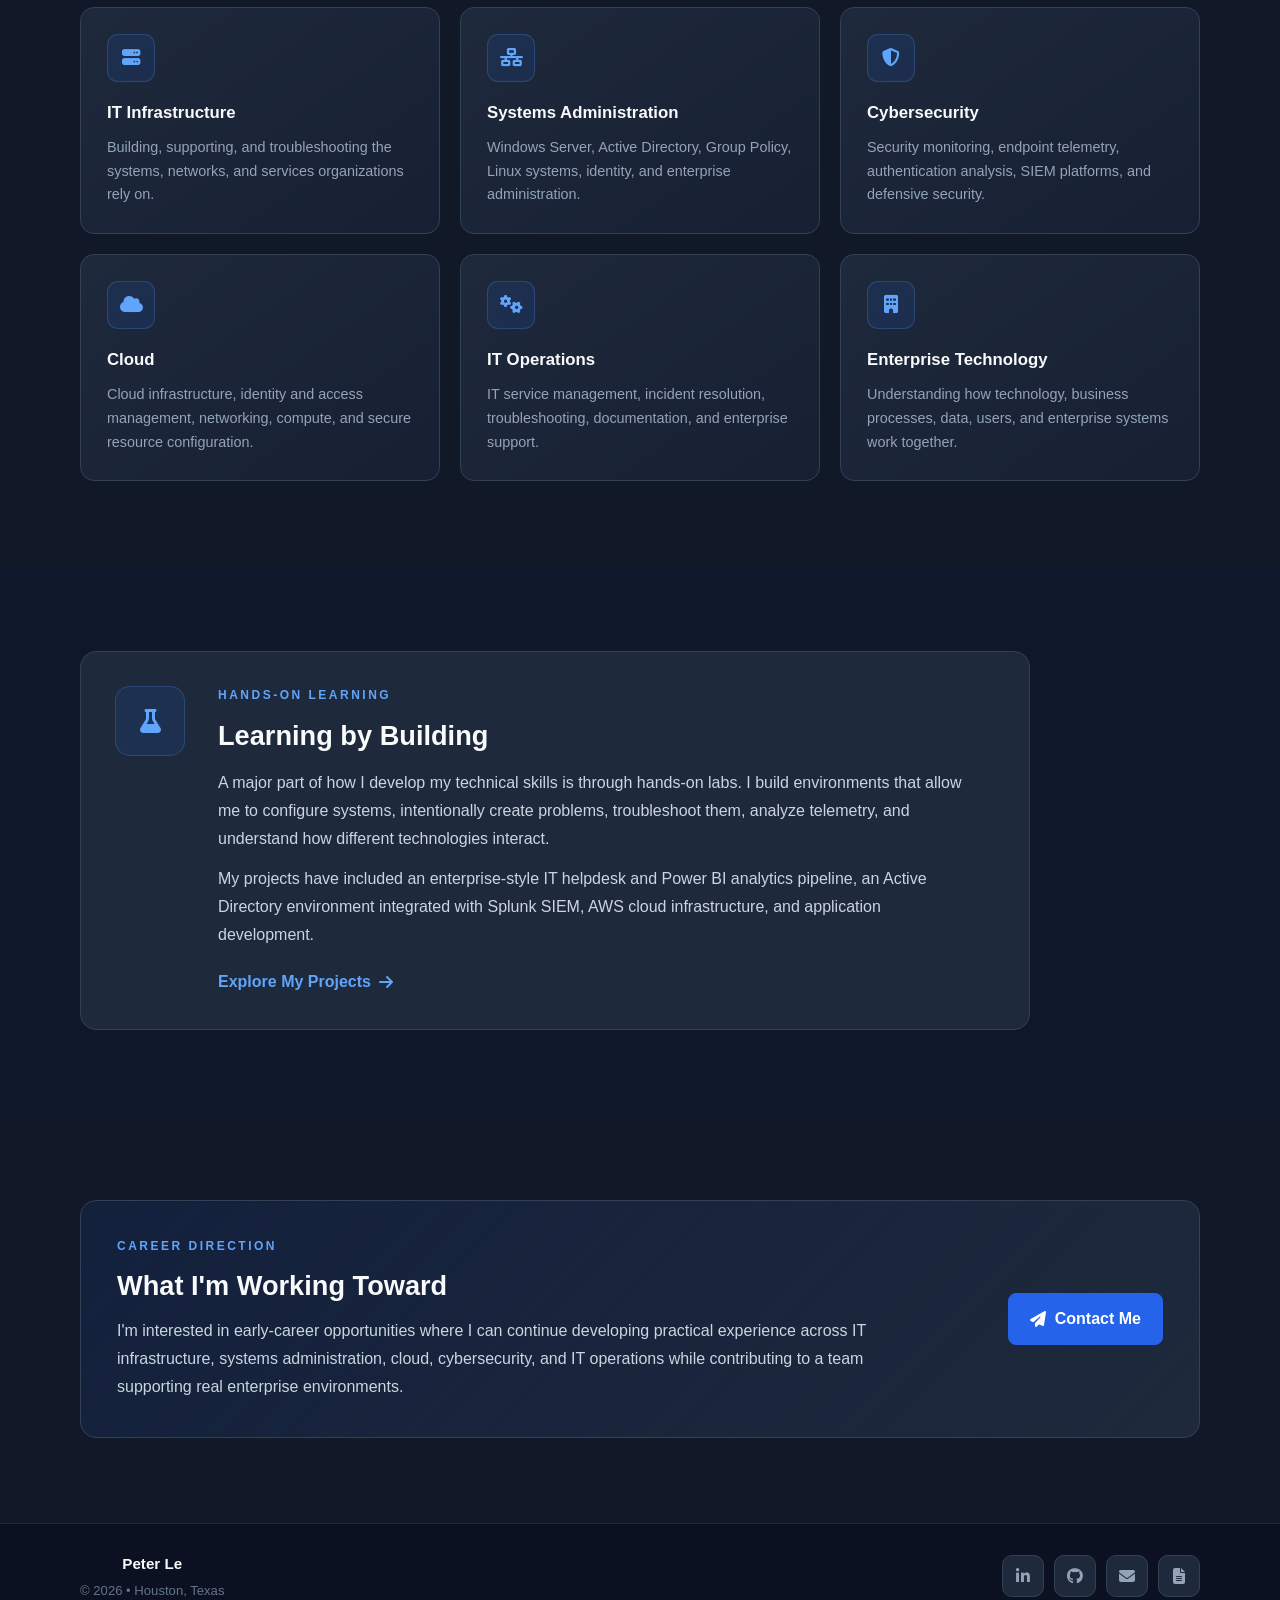
==== commit 250e104b: "Remove 'HELLO' label from about.html Removed the 'HELLO' section label from the about page." ====
--- a/about.html
+++ b/about.html
@@ -148,9 +148,7 @@
 
           <div class="about-profile-content">
 
-            <p class="section-label">
-              HELLO
-            </p>
+          
 
             <h2>
               Hi, I'm <span>Peter.</span>
--- a/style.css
+++ b/style.css
@@ -3575,3 +3575,578 @@
   }
 
 }
+
+/* =========================================================
+   ABOUT PAGE
+========================================================= */
+
+.about-profile-card {
+  width: 100%;
+  display: grid;
+  grid-template-columns: 320px minmax(0, 1fr);
+  align-items: stretch;
+
+  overflow: hidden;
+
+  background: linear-gradient(
+    145deg,
+    #1e293b,
+    #172033
+  );
+
+  border: 1px solid #334155;
+  border-radius: 18px;
+}
+
+
+/* =========================================================
+   ABOUT PHOTO
+========================================================= */
+
+.about-photo-side {
+  min-width: 0;
+
+  display: flex;
+  align-items: center;
+  justify-content: center;
+
+  padding: 45px 35px;
+
+  background:
+    radial-gradient(
+      circle at center,
+      rgba(37, 99, 235, 0.18),
+      transparent 65%
+    ),
+    #111827;
+
+  border-right: 1px solid #334155;
+}
+
+.about-photo-wrapper {
+  width: 230px;
+  height: 230px;
+
+  flex-shrink: 0;
+
+  overflow: hidden;
+
+  padding: 5px;
+
+  border: 2px solid #60a5fa;
+  border-radius: 50%;
+
+  background: #0f172a;
+
+  box-shadow:
+    0 0 45px rgba(37, 99, 235, 0.2);
+}
+
+.about-photo {
+  display: block;
+
+  width: 100%;
+  height: 100%;
+
+  max-width: none;
+
+  object-fit: cover;
+
+  border-radius: 50%;
+}
+
+
+/* =========================================================
+   ABOUT INTRO
+========================================================= */
+
+.about-profile-content {
+  min-width: 0;
+
+  padding: 45px;
+}
+
+.about-profile-content h2 {
+  margin-bottom: 18px;
+
+  color: #f8fafc;
+
+  font-size: 2.2rem;
+  line-height: 1.15;
+}
+
+.about-profile-content h2 span {
+  color: #60a5fa;
+}
+
+.about-profile-content > p:not(.section-label) {
+  max-width: 760px;
+
+  margin-bottom: 14px;
+
+  color: #cbd5e1;
+
+  font-size: 0.98rem;
+  line-height: 1.75;
+}
+
+
+/* =========================================================
+   ABOUT DETAILS
+========================================================= */
+
+.about-details {
+  display: grid;
+  grid-template-columns: repeat(2, minmax(0, 1fr));
+
+  gap: 12px;
+
+  margin-top: 28px;
+}
+
+.about-details > div {
+  min-width: 0;
+
+  display: flex;
+  align-items: center;
+
+  gap: 13px;
+
+  padding: 15px;
+
+  background: #0f172a;
+
+  border: 1px solid #334155;
+  border-radius: 10px;
+}
+
+.about-details i {
+  width: 22px;
+
+  flex-shrink: 0;
+
+  color: #60a5fa;
+
+  text-align: center;
+}
+
+.about-details span {
+  min-width: 0;
+
+  display: flex;
+  flex-direction: column;
+
+  color: #e2e8f0;
+
+  font-size: 0.88rem;
+
+  line-height: 1.35;
+}
+
+.about-details small {
+  margin-bottom: 3px;
+
+  color: #64748b;
+
+  font-size: 0.68rem;
+  font-weight: 700;
+
+  letter-spacing: 0.6px;
+
+  text-transform: uppercase;
+}
+
+
+/* =========================================================
+   ABOUT BUTTONS
+========================================================= */
+
+.about-buttons {
+  display: flex;
+  flex-wrap: wrap;
+
+  gap: 12px;
+
+  margin-top: 28px;
+}
+
+
+/* =========================================================
+   SECTION INTRO
+========================================================= */
+
+.section-intro {
+  max-width: 750px;
+
+  margin-top: -20px;
+  margin-bottom: 35px;
+
+  color: #94a3b8;
+
+  line-height: 1.7;
+}
+
+
+/* =========================================================
+   CAREER INTERESTS
+========================================================= */
+
+.about-interests-grid {
+  width: 100%;
+
+  display: grid;
+
+  grid-template-columns:
+    repeat(3, minmax(0, 1fr));
+
+  gap: 20px;
+}
+
+.about-interest-card {
+  min-width: 0;
+
+  padding: 26px;
+
+  background:
+    linear-gradient(
+      145deg,
+      #1e293b,
+      #172033
+    );
+
+  border: 1px solid #334155;
+  border-radius: 14px;
+}
+
+.about-interest-icon {
+  width: 48px;
+  height: 48px;
+
+  display: flex;
+  align-items: center;
+  justify-content: center;
+
+  margin-bottom: 18px;
+
+  background: rgba(37, 99, 235, 0.12);
+
+  border: 1px solid rgba(96, 165, 250, 0.22);
+  border-radius: 11px;
+
+  color: #60a5fa;
+
+  font-size: 1.15rem;
+}
+
+.about-interest-card h3 {
+  margin-bottom: 9px;
+
+  color: #f8fafc;
+
+  font-size: 1.05rem;
+}
+
+.about-interest-card p {
+  color: #94a3b8;
+
+  font-size: 0.9rem;
+  line-height: 1.65;
+}
+
+
+/* =========================================================
+   HANDS-ON LEARNING
+========================================================= */
+
+.about-learning {
+  max-width: 950px;
+
+  display: grid;
+
+  grid-template-columns: 75px minmax(0, 1fr);
+
+  gap: 28px;
+
+  padding: 34px;
+
+  background: #1e293b;
+
+  border: 1px solid #334155;
+  border-radius: 16px;
+}
+
+.about-learning-icon {
+  width: 70px;
+  height: 70px;
+
+  display: flex;
+  align-items: center;
+  justify-content: center;
+
+  background: rgba(37, 99, 235, 0.12);
+
+  border: 1px solid rgba(96, 165, 250, 0.22);
+  border-radius: 15px;
+
+  color: #60a5fa;
+
+  font-size: 1.5rem;
+}
+
+.about-learning h2 {
+  margin-bottom: 12px;
+
+  color: #f8fafc;
+
+  font-size: 1.7rem;
+}
+
+.about-learning-content > p:not(.section-label) {
+  max-width: 750px;
+
+  margin-bottom: 12px;
+
+  color: #cbd5e1;
+
+  line-height: 1.75;
+}
+
+.about-text-link {
+  display: inline-flex;
+  align-items: center;
+
+  gap: 8px;
+
+  margin-top: 8px;
+
+  color: #60a5fa;
+
+  font-weight: 700;
+}
+
+.about-text-link i {
+  transition: transform 0.2s ease;
+}
+
+.about-text-link:hover i {
+  transform: translateX(4px);
+}
+
+
+/* =========================================================
+   CAREER DIRECTION
+========================================================= */
+
+.about-career-card {
+  width: 100%;
+
+  display: flex;
+
+  align-items: center;
+  justify-content: space-between;
+
+  gap: 45px;
+
+  padding: 36px;
+
+  background:
+    linear-gradient(
+      135deg,
+      rgba(37, 99, 235, 0.11),
+      #1e293b
+    );
+
+  border: 1px solid #334155;
+  border-radius: 16px;
+}
+
+.about-career-card > div {
+  max-width: 760px;
+}
+
+.about-career-card h2 {
+  margin-bottom: 10px;
+
+  color: #f8fafc;
+
+  font-size: 1.7rem;
+}
+
+.about-career-card p:not(.section-label) {
+  color: #cbd5e1;
+
+  line-height: 1.75;
+}
+
+
+/* =========================================================
+   NEW FOOTER
+========================================================= */
+
+.site-footer {
+  padding: 28px 0;
+
+  background: #0b1120;
+
+  border-top: 1px solid #1e293b;
+}
+
+.footer-content {
+  display: flex;
+
+  align-items: center;
+  justify-content: space-between;
+
+  gap: 25px;
+}
+
+.footer-info {
+  display: flex;
+  flex-direction: column;
+
+  gap: 3px;
+}
+
+.footer-info strong {
+  color: #f8fafc;
+
+  font-size: 0.95rem;
+}
+
+.footer-info span {
+  color: #64748b;
+
+  font-size: 0.82rem;
+}
+
+.footer-links {
+  display: flex;
+
+  align-items: center;
+
+  gap: 10px;
+}
+
+.footer-links a {
+  width: 42px;
+  height: 42px;
+
+  display: inline-flex;
+
+  align-items: center;
+  justify-content: center;
+
+  background: #1e293b;
+
+  border: 1px solid #334155;
+  border-radius: 10px;
+
+  color: #94a3b8;
+
+  font-size: 1rem;
+
+  transition:
+    transform 0.2s ease,
+    color 0.2s ease,
+    background 0.2s ease,
+    border-color 0.2s ease,
+    box-shadow 0.2s ease;
+}
+
+.footer-links a:hover {
+  transform: translateY(-3px);
+
+  color: #ffffff;
+
+  background: #2563eb;
+
+  border-color: #3b82f6;
+
+  box-shadow:
+    0 8px 20px rgba(37, 99, 235, 0.2);
+}
+
+
+/* =========================================================
+   ABOUT RESPONSIVE
+========================================================= */
+
+@media (max-width: 950px) {
+
+  .about-profile-card {
+    grid-template-columns:
+      260px minmax(0, 1fr);
+  }
+
+  .about-photo-wrapper {
+    width: 190px;
+    height: 190px;
+  }
+
+  .about-profile-content {
+    padding: 32px;
+  }
+
+  .about-interests-grid {
+    grid-template-columns:
+      repeat(2, minmax(0, 1fr));
+  }
+
+}
+
+
+@media (max-width: 750px) {
+
+  .about-profile-card {
+    grid-template-columns: 1fr;
+  }
+
+  .about-photo-side {
+    padding: 35px;
+
+    border-right: none;
+    border-bottom: 1px solid #334155;
+  }
+
+  .about-photo-wrapper {
+    width: 190px;
+    height: 190px;
+  }
+
+  .about-profile-content {
+    padding: 26px;
+  }
+
+  .about-details {
+    grid-template-columns: 1fr;
+  }
+
+  .about-interests-grid {
+    grid-template-columns: 1fr;
+  }
+
+  .about-learning {
+    grid-template-columns: 1fr;
+
+    padding: 25px;
+  }
+
+  .about-career-card {
+    flex-direction: column;
+
+    align-items: flex-start;
+
+    padding: 26px;
+  }
+
+  .footer-content {
+    flex-direction: column;
+
+    text-align: center;
+  }
+
+  .footer-info {
+    align-items: center;
+  }
+
+}
